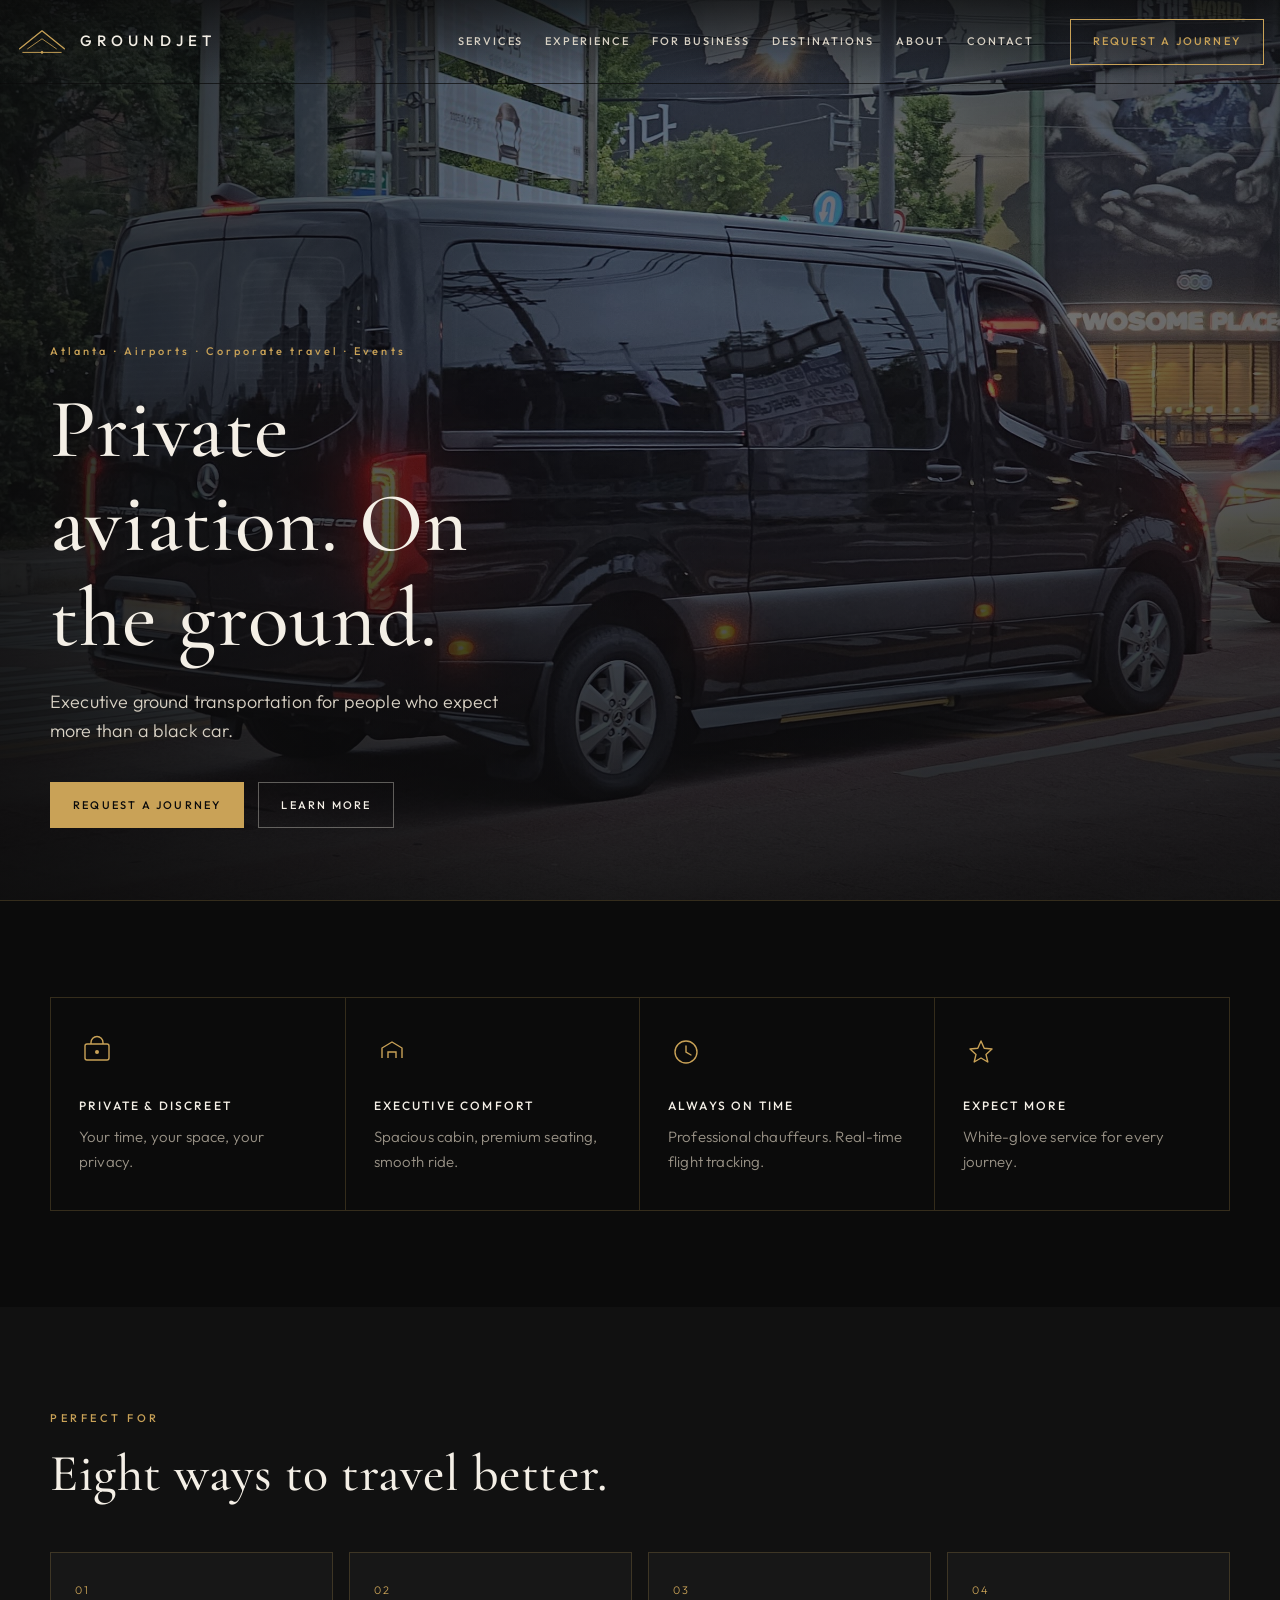
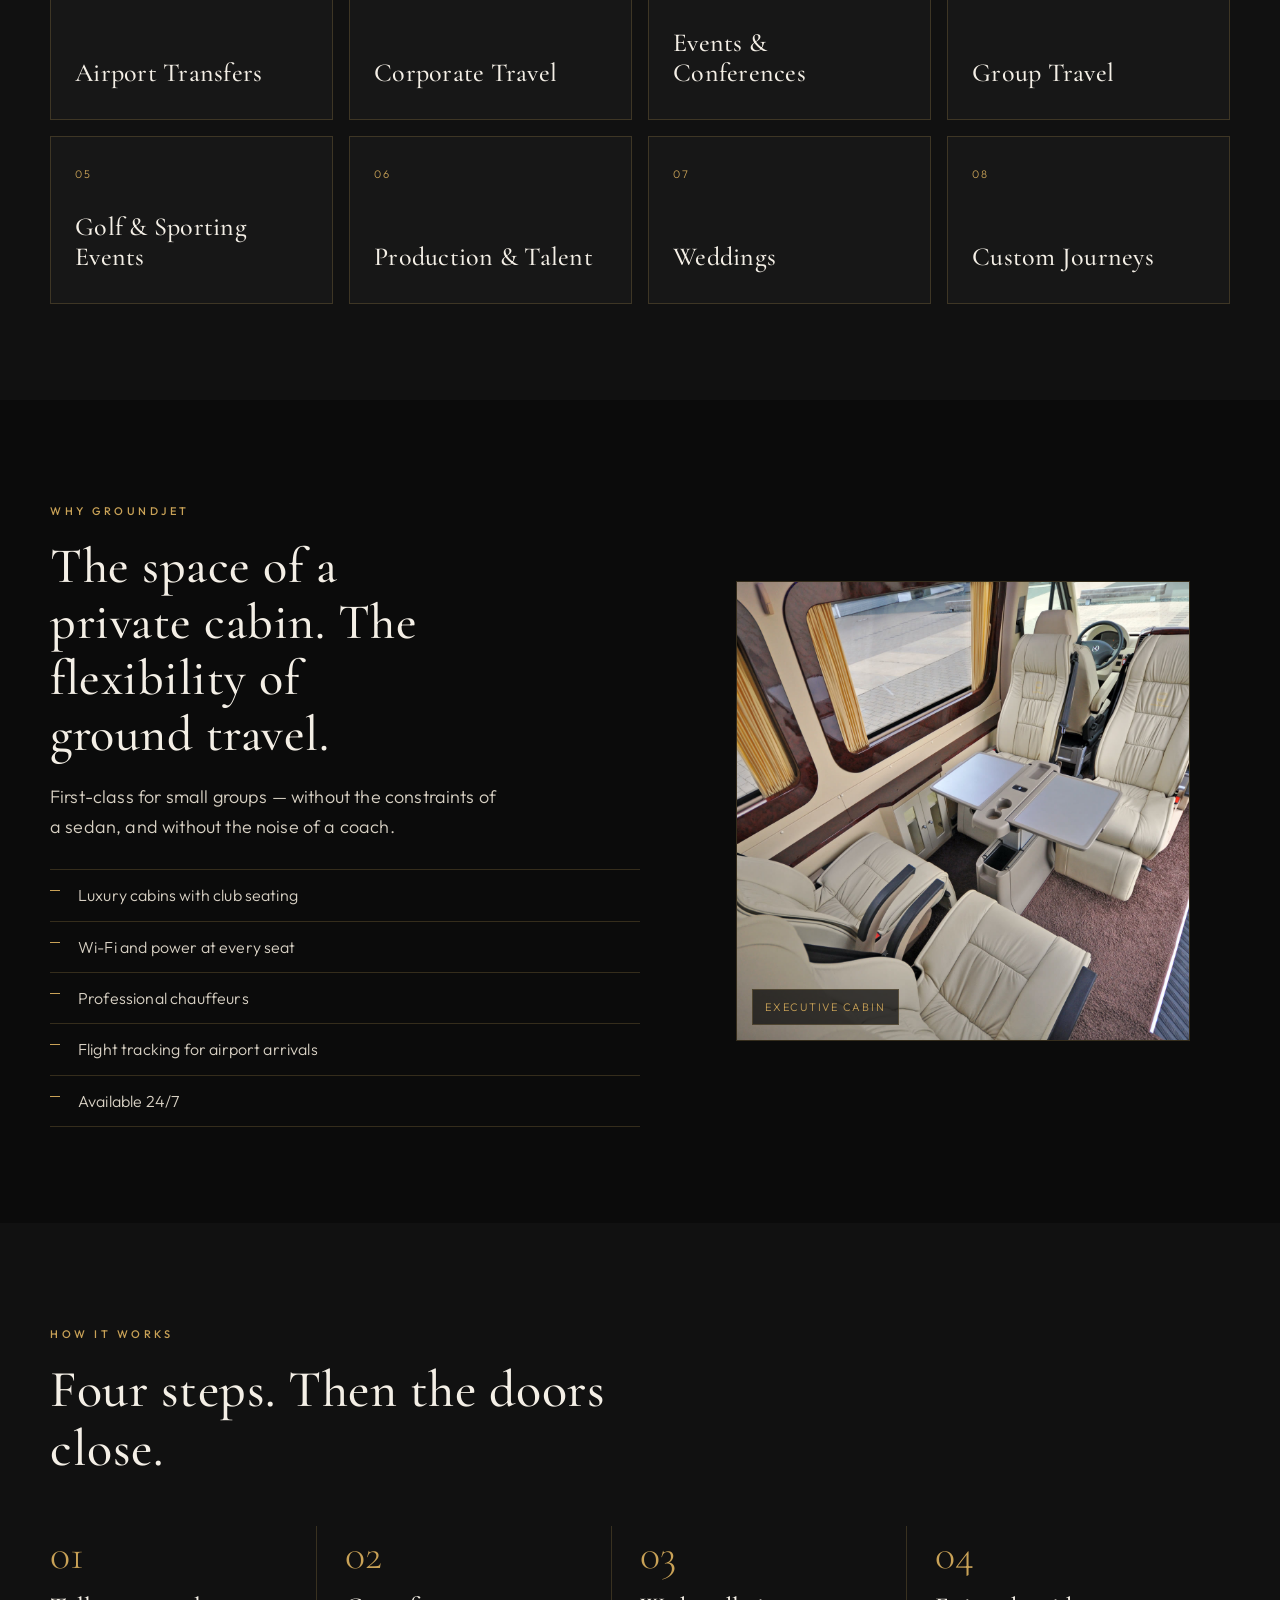
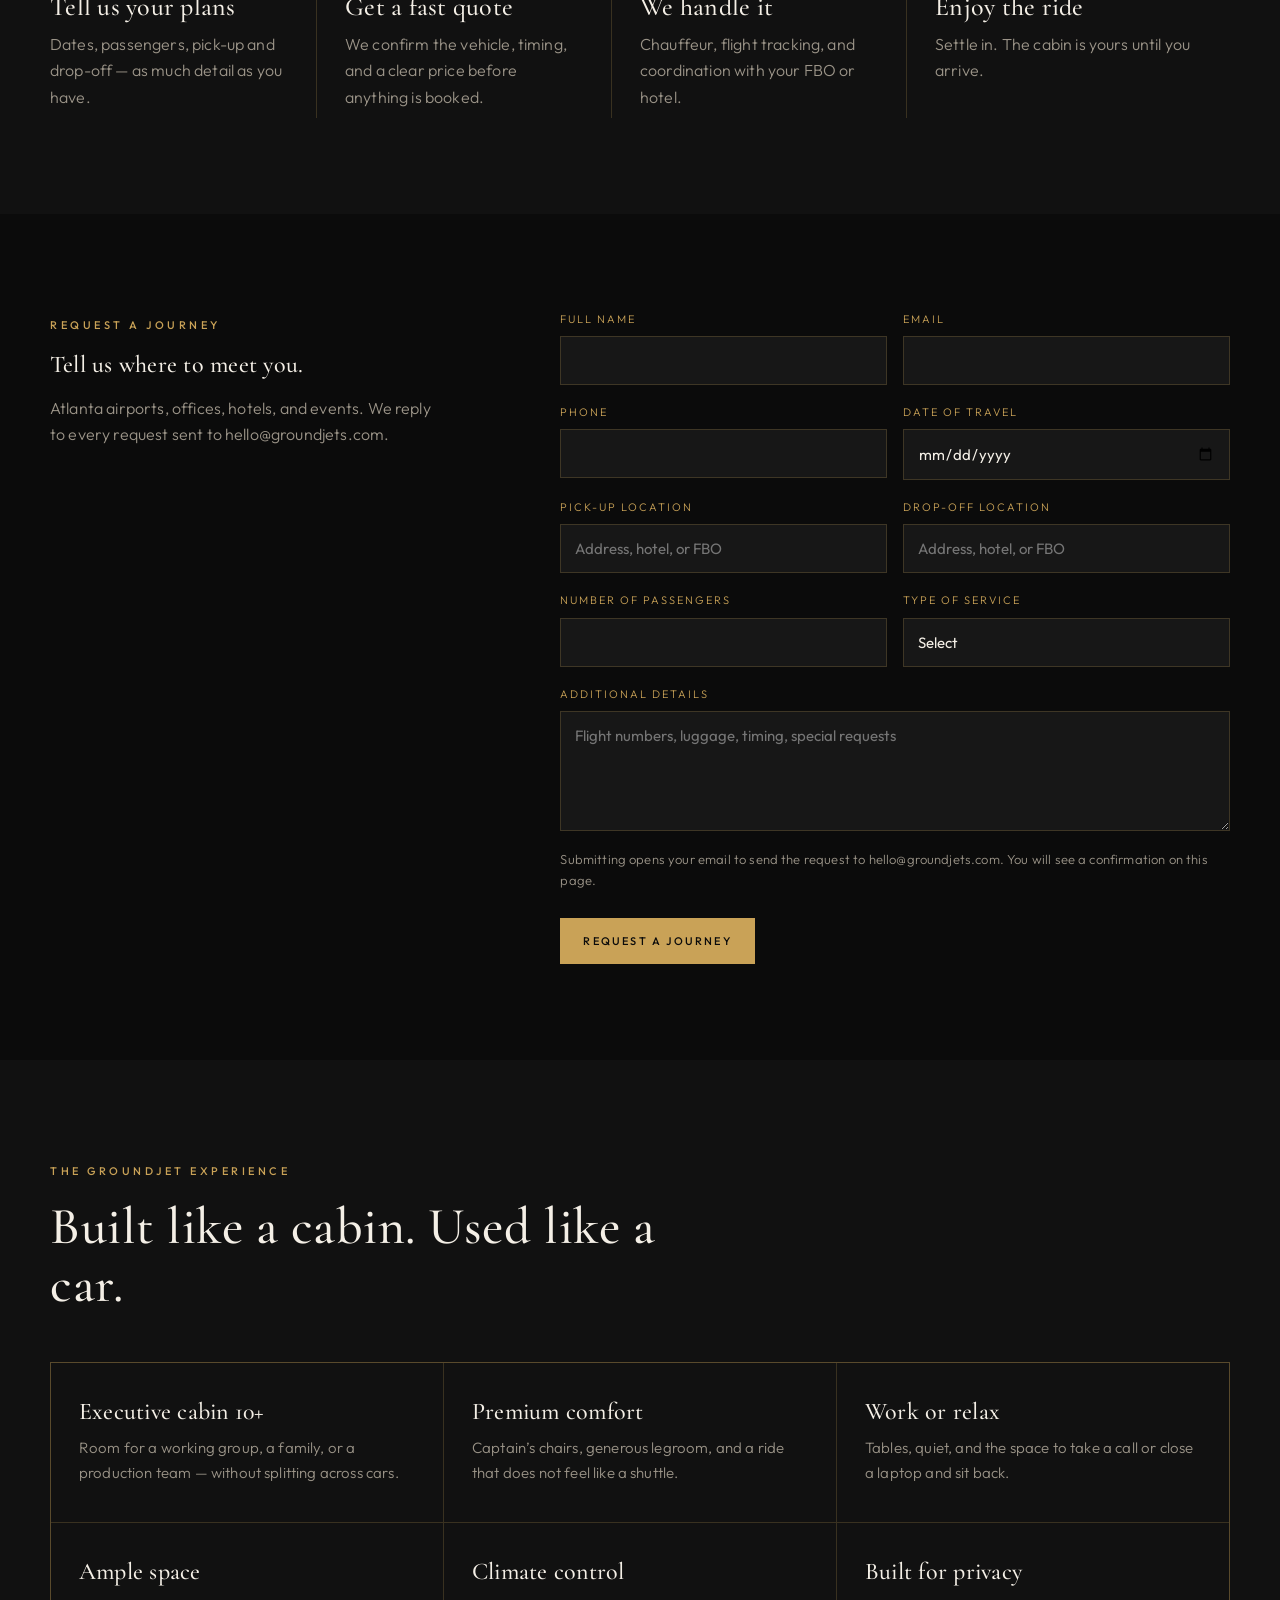
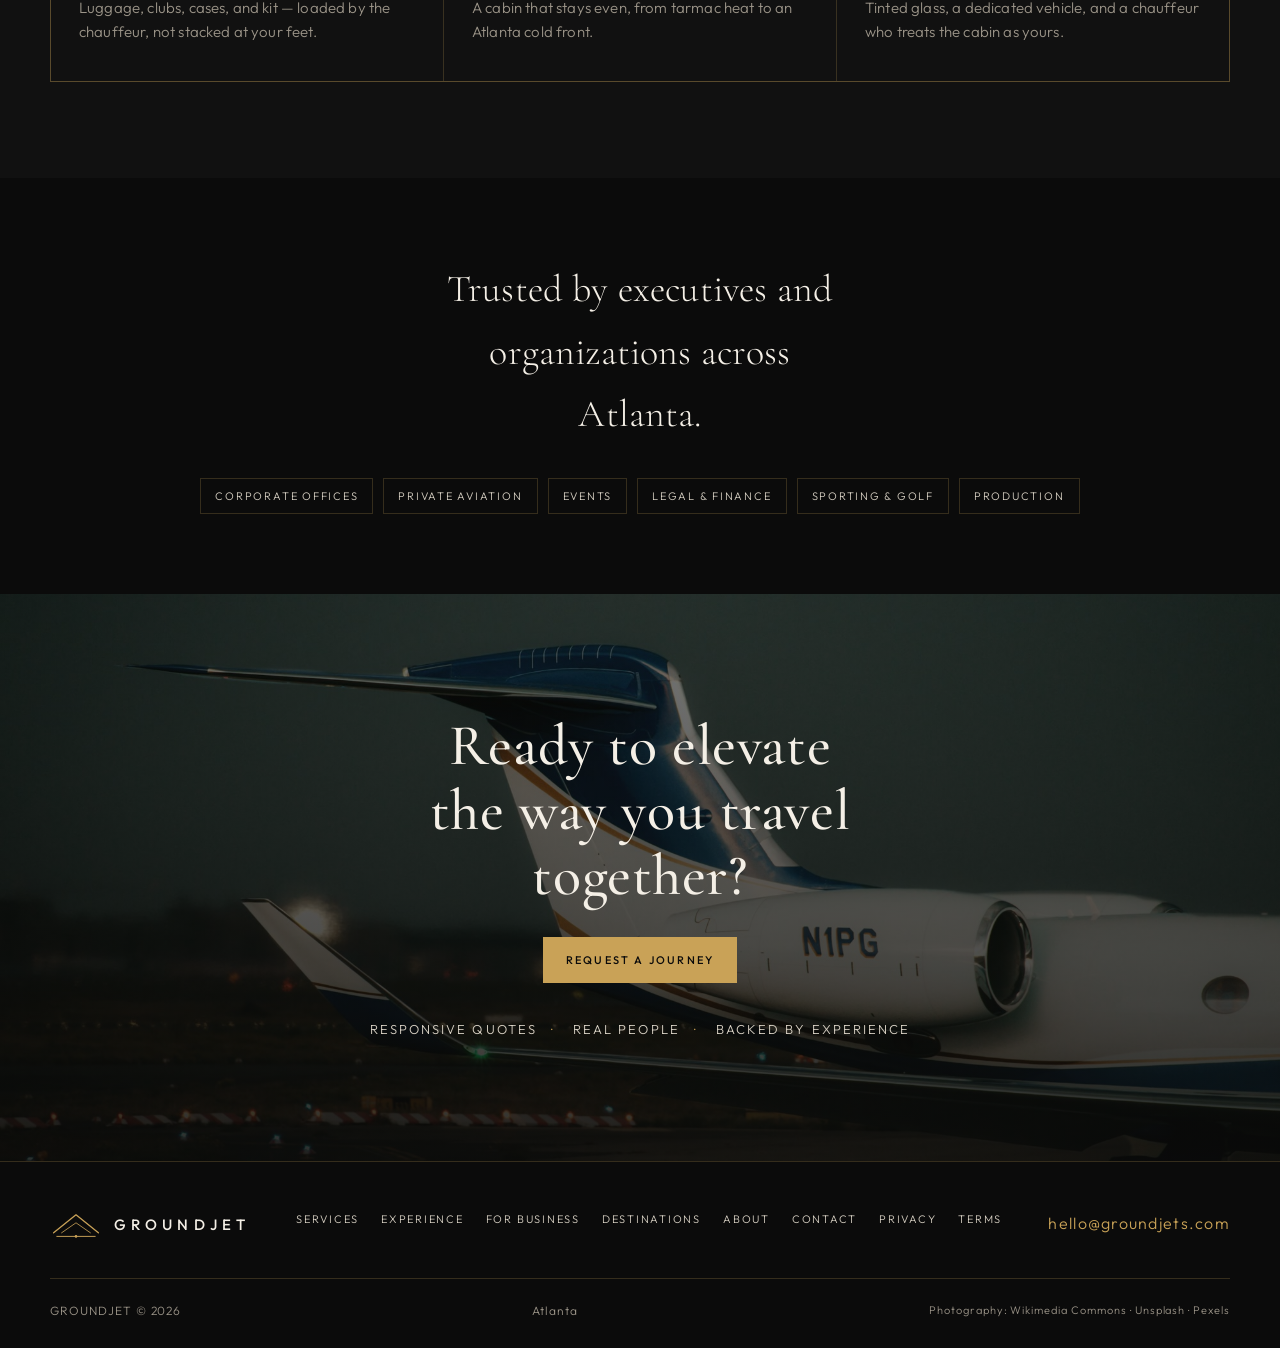
==== docs/index.html @ f2cb61d8 "Add GROUNDJET marketing website. Static luxury site in docs/ for GitHub Pages. Journey requests mail" ====
<!DOCTYPE html>
<html lang="en">
<head>
  <meta charset="utf-8">
  <meta name="viewport" content="width=device-width, initial-scale=1">
  <title>GROUNDJET — Private aviation. On the ground.</title>
  <meta name="description" content="Executive ground transportation in Atlanta. Airport transfers, corporate travel, and events — Sprinter-class cabins for people who expect more than a black car.">
  <link rel="icon" href="images/mark.svg" type="image/svg+xml">
  <link rel="preconnect" href="https://fonts.googleapis.com">
  <link rel="preconnect" href="https://fonts.gstatic.com" crossorigin>
  <link href="https://fonts.googleapis.com/css2?family=Cormorant+Garamond:ital,wght@0,400;0,500;0,600;1,400&family=Outfit:wght@300;400;500;600&display=swap" rel="stylesheet">
  <link rel="stylesheet" href="css/styles.css">
</head>
<body>
  <header class="site-header">
    <div class="header-inner">
      <a class="brand" href="index.html" aria-label="GROUNDJET home">
        <svg viewBox="0 0 64 40" fill="none" aria-hidden="true"><path d="M4 28.5 L32 6 L60 28.5" stroke="currentColor" stroke-width="1.6" stroke-linecap="round" stroke-linejoin="round"/><path d="M14 28.5 L32 16 L50 28.5" stroke="currentColor" stroke-width="1.2" stroke-linecap="round" stroke-linejoin="round" opacity="0.85"/><path d="M8 33 H56" stroke="currentColor" stroke-width="1.2" stroke-linecap="round"/><circle cx="32" cy="33" r="1.6" fill="currentColor"/></svg>
        <span class="brand-name">GROUNDJET</span>
      </a>
      <nav class="nav" aria-label="Primary">
        <a href="services.html">Services</a>
        <a href="experience.html">Experience</a>
        <a href="for-business.html">For Business</a>
        <a href="destinations.html">Destinations</a>
        <a href="about.html">About</a>
        <a href="contact.html">Contact</a>
      </nav>
      <a class="btn btn-outline header-cta" href="#request">Request a journey</a>
      <button class="menu-toggle" type="button" aria-label="Open menu" aria-expanded="false"><span></span><span></span><span></span></button>
    </div>
  </header>
  <div class="mobile-panel" hidden>
    <a href="services.html">Services</a>
    <a href="experience.html">Experience</a>
    <a href="for-business.html">For Business</a>
    <a href="destinations.html">Destinations</a>
    <a href="about.html">About</a>
    <a href="contact.html">Contact</a>
    <a class="btn btn-gold" href="#request" style="margin-top:20px">Request a journey</a>
  </div>

  <section class="hero">
    <div class="hero-media">
      <img src="images/hero.jpg" alt="Black Mercedes-Benz Sprinter executive van at dusk">
    </div>
    <div class="hero-content">
      <p class="hero-kicker">Atlanta · Airports · Corporate travel · Events</p>
      <h1>Private aviation. On the ground.</h1>
      <p class="lede">Executive ground transportation for people who expect more than a black car.</p>
      <div class="hero-actions">
        <a class="btn btn-gold" href="#request">Request a journey</a>
        <a class="btn btn-ghost" href="#why">Learn more</a>
      </div>
    </div>
  </section>

  <section class="props" id="props">
    <div class="wrap">
      <div class="prop-grid">
        <article class="prop">
          <svg class="prop-icon" viewBox="0 0 36 36" fill="none" aria-hidden="true"><rect x="6" y="10" width="24" height="16" rx="2" stroke="currentColor" stroke-width="1.4"/><path d="M12 10 V8.5 A6 6 0 0 1 24 8.5 V10" stroke="currentColor" stroke-width="1.4"/><circle cx="18" cy="18" r="2" fill="currentColor"/></svg>
          <h3>Private &amp; discreet</h3>
          <p>Your time, your space, your privacy.</p>
        </article>
        <article class="prop">
          <svg class="prop-icon" viewBox="0 0 36 36" fill="none" aria-hidden="true"><path d="M8 24 V14 L18 8 L28 14 V24" stroke="currentColor" stroke-width="1.4" stroke-linejoin="round"/><path d="M14 24 V18 H22 V24" stroke="currentColor" stroke-width="1.4"/></svg>
          <h3>Executive comfort</h3>
          <p>Spacious cabin, premium seating, smooth ride.</p>
        </article>
        <article class="prop">
          <svg class="prop-icon" viewBox="0 0 36 36" fill="none" aria-hidden="true"><circle cx="18" cy="18" r="11" stroke="currentColor" stroke-width="1.4"/><path d="M18 12 V18 L23 21" stroke="currentColor" stroke-width="1.4" stroke-linecap="round"/></svg>
          <h3>Always on time</h3>
          <p>Professional chauffeurs. Real-time flight tracking.</p>
        </article>
        <article class="prop">
          <svg class="prop-icon" viewBox="0 0 36 36" fill="none" aria-hidden="true"><path d="M18 7 L21.2 14.2 L29 15 L23 20.4 L24.8 28 L18 24 L11.2 28 L13 20.4 L7 15 L14.8 14.2 Z" stroke="currentColor" stroke-width="1.4" stroke-linejoin="round"/></svg>
          <h3>Expect more</h3>
          <p>White-glove service for every journey.</p>
        </article>
      </div>
    </div>
  </section>

  <section class="perfect" id="perfect">
    <div class="wrap">
      <div class="section-head">
        <span class="eyebrow">Perfect for</span>
        <h2>Eight ways to travel better.</h2>
      </div>
      <div class="card-grid">
        <article class="card"><span class="card-num">01</span><h3>Airport Transfers</h3></article>
        <article class="card"><span class="card-num">02</span><h3>Corporate Travel</h3></article>
        <article class="card"><span class="card-num">03</span><h3>Events &amp; Conferences</h3></article>
        <article class="card"><span class="card-num">04</span><h3>Group Travel</h3></article>
        <article class="card"><span class="card-num">05</span><h3>Golf &amp; Sporting Events</h3></article>
        <article class="card"><span class="card-num">06</span><h3>Production &amp; Talent</h3></article>
        <article class="card"><span class="card-num">07</span><h3>Weddings</h3></article>
        <article class="card"><span class="card-num">08</span><h3>Custom Journeys</h3></article>
      </div>
    </div>
  </section>

  <section class="why" id="why">
    <div class="wrap">
      <div class="why-grid">
        <div class="why-copy">
          <span class="eyebrow">Why GROUNDJET</span>
          <h2>The space of a private cabin. The flexibility of ground travel.</h2>
          <p class="intro">First-class for small groups — without the constraints of a sedan, and without the noise of a coach.</p>
          <ul class="bullets">
            <li>Luxury cabins with club seating</li>
            <li>Wi-Fi and power at every seat</li>
            <li>Professional chauffeurs</li>
            <li>Flight tracking for airport arrivals</li>
            <li>Available 24/7</li>
          </ul>
        </div>
        <figure class="why-photo">
          <img src="images/interior.jpg" alt="Executive Sprinter cabin with cream leather captain’s chairs and gold curtains">
          <figcaption>Executive cabin</figcaption>
        </figure>
      </div>
    </div>
  </section>

  <section class="how" id="how">
    <div class="wrap">
      <div class="section-head">
        <span class="eyebrow">How it works</span>
        <h2>Four steps. Then the doors close.</h2>
      </div>
      <div class="steps">
        <article class="step"><div class="step-num">01</div><h3>Tell us your plans</h3><p>Dates, passengers, pick-up and drop-off — as much detail as you have.</p></article>
        <article class="step"><div class="step-num">02</div><h3>Get a fast quote</h3><p>We confirm the vehicle, timing, and a clear price before anything is booked.</p></article>
        <article class="step"><div class="step-num">03</div><h3>We handle it</h3><p>Chauffeur, flight tracking, and coordination with your FBO or hotel.</p></article>
        <article class="step"><div class="step-num">04</div><h3>Enjoy the ride</h3><p>Settle in. The cabin is yours until you arrive.</p></article>
      </div>
    </div>
  </section>

  <section class="request" id="request">
    <div class="wrap">
      <div class="request-grid">
        <div>
          <span class="eyebrow">Request a journey</span>
          <h2>Tell us where to meet you.</h2>
          <p style="margin-top:16px;color:var(--muted);max-width:36ch;">Atlanta airports, offices, hotels, and events. We reply to every request sent to hello@groundjets.com.</p>
        </div>
        <div>
          <form class="form" name="journey" data-groundjet-form method="post" action="mailto:hello@groundjets.com">
            <p class="field" style="display:none"><label>Leave blank <input name="bot-field" tabindex="-1" autocomplete="off"></label></p>
            <div class="field"><label for="name">Full name</label><input id="name" name="Full Name" type="text" required autocomplete="name"></div>
            <div class="field"><label for="email">Email</label><input id="email" name="Email" type="email" required autocomplete="email"></div>
            <div class="field"><label for="phone">Phone</label><input id="phone" name="Phone" type="tel" required autocomplete="tel"></div>
            <div class="field"><label for="date">Date of travel</label><input id="date" name="Date of Travel" type="date" required></div>
            <div class="field"><label for="pickup">Pick-up location</label><input id="pickup" name="Pick-up Location" type="text" required placeholder="Address, hotel, or FBO"></div>
            <div class="field"><label for="dropoff">Drop-off location</label><input id="dropoff" name="Drop-off Location" type="text" required placeholder="Address, hotel, or FBO"></div>
            <div class="field"><label for="passengers">Number of passengers</label><input id="passengers" name="Number of Passengers" type="number" min="1" max="14" required></div>
            <div class="field">
              <label for="service">Type of service</label>
              <select id="service" name="Type of Service" required>
                <option value="" selected disabled>Select</option>
                <option>Airport Transfer</option>
                <option>Corporate Travel</option>
                <option>Events &amp; Conferences</option>
                <option>Group Travel</option>
                <option>Golf &amp; Sporting Events</option>
                <option>Production &amp; Talent</option>
                <option>Wedding</option>
                <option>Custom Journey</option>
              </select>
            </div>
            <div class="field full"><label for="details">Additional details</label><textarea id="details" name="Additional Details" placeholder="Flight numbers, luggage, timing, special requests"></textarea></div>
            <p class="form-note">Submitting opens your email to send the request to hello@groundjets.com. You will see a confirmation on this page.</p>
            <button class="btn btn-gold" type="submit">Request a journey</button>
          </form>
          <div class="form-success" role="status">
            <h3>Request received.</h3>
            <p>Thank you. If your email client opened, send the message to complete the request. You can also write us directly at <a href="mailto:hello@groundjets.com" style="color:var(--gold)">hello@groundjets.com</a>.</p>
          </div>
        </div>
      </div>
    </div>
  </section>

  <section class="experience" id="experience">
    <div class="wrap">
      <div class="section-head">
        <span class="eyebrow">The GROUNDJET experience</span>
        <h2>Built like a cabin. Used like a car.</h2>
      </div>
      <div class="exp-grid">
        <article class="exp-item"><h3>Executive cabin 10+</h3><p>Room for a working group, a family, or a production team — without splitting across cars.</p></article>
        <article class="exp-item"><h3>Premium comfort</h3><p>Captain’s chairs, generous legroom, and a ride that does not feel like a shuttle.</p></article>
        <article class="exp-item"><h3>Work or relax</h3><p>Tables, quiet, and the space to take a call or close a laptop and sit back.</p></article>
        <article class="exp-item"><h3>Ample space</h3><p>Luggage, clubs, cases, and kit — loaded by the chauffeur, not stacked at your feet.</p></article>
        <article class="exp-item"><h3>Climate control</h3><p>A cabin that stays even, from tarmac heat to an Atlanta cold front.</p></article>
        <article class="exp-item"><h3>Built for privacy</h3><p>Tinted glass, a dedicated vehicle, and a chauffeur who treats the cabin as yours.</p></article>
      </div>
    </div>
  </section>

  <section class="trust">
    <div class="wrap">
      <p>Trusted by executives and organizations across Atlanta.</p>
      <div class="chips">
        <span class="chip">Corporate offices</span>
        <span class="chip">Private aviation</span>
        <span class="chip">Events</span>
        <span class="chip">Legal &amp; finance</span>
        <span class="chip">Sporting &amp; golf</span>
        <span class="chip">Production</span>
      </div>
    </div>
  </section>

  <section class="cta">
    <div class="cta-media">
      <img src="images/jet-dusk.jpg" alt="Private jet on the tarmac at dusk">
    </div>
    <div class="cta-inner wrap">
      <h2>Ready to elevate the way you travel together?</h2>
      <a class="btn btn-gold" href="#request">Request a journey</a>
      <div class="cta-points">
        <span>Responsive quotes</span>
        <span>Real people</span>
        <span>Backed by experience</span>
      </div>
    </div>
  </section>

  <footer class="site-footer">
    <div class="wrap">
      <div class="footer-top">
        <a class="brand" href="index.html">
          <svg viewBox="0 0 64 40" fill="none" aria-hidden="true"><path d="M4 28.5 L32 6 L60 28.5" stroke="currentColor" stroke-width="1.6" stroke-linecap="round" stroke-linejoin="round"/><path d="M14 28.5 L32 16 L50 28.5" stroke="currentColor" stroke-width="1.2" stroke-linecap="round" stroke-linejoin="round" opacity="0.85"/><path d="M8 33 H56" stroke="currentColor" stroke-width="1.2" stroke-linecap="round"/><circle cx="32" cy="33" r="1.6" fill="currentColor"/></svg>
          <span class="brand-name">GROUNDJET</span>
        </a>
        <nav class="footer-nav" aria-label="Footer">
          <a href="services.html">Services</a>
          <a href="experience.html">Experience</a>
          <a href="for-business.html">For Business</a>
          <a href="destinations.html">Destinations</a>
          <a href="about.html">About</a>
          <a href="contact.html">Contact</a>
          <a href="privacy.html">Privacy</a>
          <a href="terms.html">Terms</a>
        </nav>
        <a class="footer-mail" href="mailto:hello@groundjets.com">hello@groundjets.com</a>
      </div>
      <div class="footer-bottom">
        <span>GROUNDJET © 2026</span>
        <span>Atlanta</span>
        <span class="credits">Photography: Wikimedia Commons · Unsplash · Pexels</span>
      </div>
    </div>
  </footer>
  <script>
    document.querySelector(".mobile-panel").removeAttribute("hidden");
  </script>
  <script src="js/main.js"></script>
</body>
</html>
---- docs/css/styles.css ----
:root {
  --bg: #0b0b0b;
  --bg-2: #111111;
  --bg-3: #171717;
  --ink: #0b0b0b;
  --cream: #f4efe6;
  --cream-dim: #d8d1c4;
  --muted: #9b9488;
  --gold: #c9a257;
  --gold-2: #e4c57a;
  --gold-3: #8d7036;
  --line: rgba(201, 162, 87, 0.22);
  --line-strong: rgba(201, 162, 87, 0.45);
  --shadow: 0 24px 60px rgba(0, 0, 0, 0.45);
  --serif: "Cormorant Garamond", "Iowan Old Style", Georgia, serif;
  --sans: "Outfit", "Avenir Next", "Segoe UI", sans-serif;
  --max: 1180px;
  --header: 84px;
}

*, *::before, *::after { box-sizing: border-box; }
html { scroll-behavior: smooth; }
html, body { margin: 0; padding: 0; }
body {
  background: var(--bg);
  color: var(--cream);
  font-family: var(--sans);
  font-weight: 300;
  font-size: 16px;
  line-height: 1.65;
  letter-spacing: 0.01em;
  -webkit-font-smoothing: antialiased;
}
img { max-width: 100%; display: block; }
a { color: inherit; text-decoration: none; }
button, input, select, textarea { font-family: inherit; }
h1, h2, h3, h4 { font-family: var(--serif); font-weight: 500; letter-spacing: 0.01em; line-height: 1.12; margin: 0; }
p { margin: 0; }

.eyebrow {
  display: inline-block;
  color: var(--gold);
  font-size: 11px;
  font-weight: 500;
  letter-spacing: 0.32em;
  text-transform: uppercase;
  margin-bottom: 18px;
}
.wrap { width: min(var(--max), calc(100% - 40px)); margin: 0 auto; }
.wrap-wide { width: min(1280px, calc(100% - 40px)); margin: 0 auto; }

/* Header */
.site-header {
  position: fixed;
  top: 0; left: 0; right: 0;
  z-index: 50;
  height: var(--header);
  display: flex;
  align-items: center;
  background: linear-gradient(to bottom, rgba(11,11,11,0.72), rgba(11,11,11,0));
  transition: background 0.3s ease, border-color 0.3s ease, backdrop-filter 0.3s ease;
  border-bottom: 1px solid transparent;
}
.site-header.scrolled {
  background: rgba(11, 11, 11, 0.94);
  backdrop-filter: blur(16px);
  border-bottom-color: var(--line);
}
.header-inner {
  width: min(1280px, calc(100% - 32px));
  margin: 0 auto;
  display: flex;
  align-items: center;
  gap: 28px;
}
.brand {
  display: flex;
  align-items: center;
  gap: 12px;
  flex-shrink: 0;
  color: var(--gold);
}
.brand svg { width: 52px; height: 32px; }
.brand-name {
  font-family: var(--sans);
  font-weight: 500;
  font-size: 15px;
  letter-spacing: 0.34em;
  color: var(--cream);
}
.nav {
  display: flex;
  align-items: center;
  gap: 22px;
  margin-left: auto;
}
.nav a {
  font-size: 11px;
  font-weight: 500;
  letter-spacing: 0.18em;
  color: var(--cream-dim);
  text-transform: uppercase;
  padding: 8px 0;
  border-bottom: 1px solid transparent;
}
.nav a:hover, .nav a[aria-current="page"] {
  color: var(--cream);
  border-bottom-color: var(--gold);
}
.btn {
  display: inline-flex;
  align-items: center;
  justify-content: center;
  gap: 10px;
  min-height: 46px;
  padding: 0 22px;
  font-size: 11px;
  font-weight: 500;
  letter-spacing: 0.2em;
  text-transform: uppercase;
  cursor: pointer;
  border: 1px solid var(--gold);
  transition: background 0.2s, color 0.2s, border-color 0.2s, transform 0.2s;
}
.btn-gold { background: var(--gold); color: var(--ink); border-color: var(--gold); }
.btn-gold:hover { background: var(--gold-2); border-color: var(--gold-2); }
.btn-outline { background: transparent; color: var(--gold); }
.btn-outline:hover { background: var(--gold); color: var(--ink); }
.btn-ghost { background: transparent; color: var(--cream); border-color: rgba(244,239,230,0.35); }
.btn-ghost:hover { border-color: var(--cream); }
.header-cta { margin-left: 8px; flex-shrink: 0; }
.menu-toggle {
  display: none;
  margin-left: auto;
  width: 44px; height: 44px;
  border: 1px solid var(--line);
  background: transparent;
  color: var(--cream);
  cursor: pointer;
  padding: 0;
}
.menu-toggle span {
  display: block;
  width: 18px; height: 1px;
  background: currentColor;
  margin: 5px auto;
}

/* Hero */
.hero {
  position: relative;
  min-height: 100svh;
  display: flex;
  align-items: flex-end;
  padding: calc(var(--header) + 40px) 0 72px;
  overflow: hidden;
}
.hero-media {
  position: absolute;
  inset: 0;
  z-index: 0;
}
.hero-media img {
  width: 100%; height: 100%;
  object-fit: cover;
  object-position: 62% 50%;
}
.hero-media::after {
  content: "";
  position: absolute;
  inset: 0;
  background:
    linear-gradient(90deg, rgba(11,11,11,0.82) 0%, rgba(11,11,11,0.38) 48%, rgba(11,11,11,0.55) 100%),
    linear-gradient(180deg, rgba(11,11,11,0.25) 0%, rgba(11,11,11,0.15) 40%, rgba(11,11,11,0.88) 100%);
}
.hero-content { position: relative; z-index: 1; width: min(var(--max), calc(100% - 40px)); margin: 0 auto; }
.hero-kicker {
  color: var(--gold);
  font-size: 11px;
  letter-spacing: 0.28em;
  font-weight: 500;
  margin-bottom: 22px;
}
.hero h1 {
  font-size: clamp(44px, 7vw, 84px);
  max-width: 12ch;
  color: var(--cream);
}
.hero .lede {
  margin-top: 22px;
  max-width: 38ch;
  font-size: 18px;
  color: var(--cream-dim);
  font-weight: 300;
}
.hero-actions { display: flex; flex-wrap: wrap; gap: 14px; margin-top: 36px; }

/* Sections */
section { padding: 96px 0; }
.section-head { max-width: 640px; margin-bottom: 48px; }
.section-head h2 { font-size: clamp(34px, 4.4vw, 52px); }
.section-head p { margin-top: 16px; color: var(--muted); font-size: 17px; }
.gold-rule {
  width: 48px; height: 1px;
  background: var(--gold);
  margin: 0 0 22px;
}

/* Props */
.props { background: var(--bg); border-top: 1px solid var(--line); }
.prop-grid {
  display: grid;
  grid-template-columns: repeat(4, 1fr);
  gap: 0;
  border: 1px solid var(--line);
}
.prop {
  padding: 36px 28px;
  border-right: 1px solid var(--line);
}
.prop:last-child { border-right: 0; }
.prop-icon { width: 36px; height: 36px; color: var(--gold); margin-bottom: 22px; }
.prop h3 {
  font-family: var(--sans);
  font-size: 12px;
  font-weight: 500;
  letter-spacing: 0.18em;
  text-transform: uppercase;
  margin-bottom: 12px;
}
.prop p { color: var(--muted); font-size: 15px; }

/* Perfect for */
.perfect { background: var(--bg-2); }
.card-grid {
  display: grid;
  grid-template-columns: repeat(4, 1fr);
  gap: 16px;
}
.card {
  background: var(--bg-3);
  border: 1px solid var(--line);
  padding: 28px 24px 32px;
  min-height: 168px;
  display: flex;
  flex-direction: column;
  justify-content: flex-end;
  transition: border-color 0.2s, transform 0.2s;
}
.card:hover { border-color: var(--line-strong); transform: translateY(-2px); }
.card-num {
  color: var(--gold);
  font-size: 11px;
  letter-spacing: 0.22em;
  margin-bottom: auto;
  padding-bottom: 24px;
}
.card h3 {
  font-size: 26px;
  font-weight: 500;
}

/* Why */
.why { background: var(--bg); }
.why-grid {
  display: grid;
  grid-template-columns: 1.05fr 0.95fr;
  gap: 56px;
  align-items: center;
}
.why-copy h2 { font-size: clamp(34px, 4.4vw, 50px); max-width: 16ch; }
.why-copy .intro { margin: 20px 0 28px; color: var(--cream-dim); font-size: 18px; max-width: 38ch; }
.bullets { list-style: none; padding: 0; margin: 0; }
.bullets li {
  position: relative;
  padding: 12px 0 12px 28px;
  border-top: 1px solid var(--line);
  color: var(--cream-dim);
}
.bullets li:last-child { border-bottom: 1px solid var(--line); }
.bullets li::before {
  content: "";
  position: absolute;
  left: 0; top: 20px;
  width: 10px; height: 1px;
  background: var(--gold);
}
.why-photo {
  position: relative;
  min-height: 460px;
}
.why-photo img {
  width: 100%; height: 100%;
  object-fit: cover;
  min-height: 460px;
  border: 1px solid var(--line);
}
.why-photo figcaption {
  position: absolute;
  left: 16px; bottom: 16px;
  background: rgba(11,11,11,0.72);
  border: 1px solid var(--line);
  padding: 8px 12px;
  font-size: 11px;
  letter-spacing: 0.16em;
  text-transform: uppercase;
  color: var(--gold);
}

/* How */
.how { background: var(--bg-2); }
.steps {
  display: grid;
  grid-template-columns: repeat(4, 1fr);
  gap: 0;
  counter-reset: step;
}
.step {
  padding: 8px 28px 8px 0;
  border-right: 1px solid var(--line);
  padding-right: 28px;
  margin-right: 28px;
}
.step:last-child { border-right: 0; margin-right: 0; }
.step-num {
  font-family: var(--serif);
  font-size: 42px;
  color: var(--gold);
  line-height: 1;
  margin-bottom: 16px;
}
.step h3 { font-size: 26px; margin-bottom: 10px; }
.step p { color: var(--muted); }

/* Form */
.request { background: var(--bg); }
.request-grid {
  display: grid;
  grid-template-columns: 0.8fr 1.2fr;
  gap: 64px;
}
.form {
  display: grid;
  grid-template-columns: 1fr 1fr;
  gap: 18px 16px;
}
.field { display: flex; flex-direction: column; gap: 8px; }
.field.full { grid-column: 1 / -1; }
.field label {
  font-size: 11px;
  letter-spacing: 0.18em;
  text-transform: uppercase;
  color: var(--gold);
}
.field input, .field select, .field textarea {
  background: var(--bg-3);
  border: 1px solid var(--line);
  color: var(--cream);
  padding: 14px 14px;
  font-size: 15px;
  outline: none;
  width: 100%;
  appearance: none;
  border-radius: 0;
}
.field textarea { min-height: 120px; resize: vertical; }
.field input:focus, .field select:focus, .field textarea:focus {
  border-color: var(--gold);
}
.form .btn { justify-self: start; margin-top: 8px; }
.form-success {
  display: none;
  border: 1px solid var(--line-strong);
  padding: 40px 32px;
  background: var(--bg-3);
}
.form-success.is-visible { display: block; }
.form.is-hidden { display: none; }
.form-success h3 { font-size: 34px; margin-bottom: 12px; }
.form-success p { color: var(--muted); }
.form-note { grid-column: 1 / -1; color: var(--muted); font-size: 13px; }

/* Experience band */
.experience { background: var(--bg-2); }
.exp-grid {
  display: grid;
  grid-template-columns: repeat(3, 1fr);
  gap: 1px;
  background: var(--line);
  border: 1px solid var(--line);
}
.exp-item {
  background: var(--bg-2);
  padding: 36px 28px;
}
.exp-item h3 { font-size: 24px; margin-bottom: 10px; }
.exp-item p { color: var(--muted); font-size: 15px; }

/* Trust */
.trust { background: var(--bg); text-align: center; padding: 80px 0; }
.trust p {
  font-family: var(--serif);
  font-size: clamp(26px, 3.4vw, 38px);
  max-width: 22ch;
  margin: 0 auto 32px;
}
.chips { display: flex; flex-wrap: wrap; justify-content: center; gap: 10px; }
.chip {
  border: 1px solid var(--line);
  padding: 8px 14px;
  font-size: 11px;
  letter-spacing: 0.16em;
  text-transform: uppercase;
  color: var(--cream-dim);
}

/* CTA */
.cta {
  position: relative;
  padding: 120px 0;
  overflow: hidden;
}
.cta-media { position: absolute; inset: 0; }
.cta-media img { width: 100%; height: 100%; object-fit: cover; object-position: center 40%; }
.cta-media::after {
  content: "";
  position: absolute; inset: 0;
  background: linear-gradient(180deg, rgba(11,11,11,0.55), rgba(11,11,11,0.82));
}
.cta-inner { position: relative; z-index: 1; text-align: center; }
.cta h2 { font-size: clamp(34px, 5vw, 58px); max-width: 16ch; margin: 0 auto 28px; }
.cta-points {
  display: flex;
  justify-content: center;
  gap: 36px;
  margin-top: 36px;
  color: var(--cream-dim);
  font-size: 13px;
  letter-spacing: 0.16em;
  text-transform: uppercase;
}
.cta-points span { position: relative; }
.cta-points span + span::before {
  content: "·";
  position: absolute;
  left: -22px;
  color: var(--gold);
}

/* Footer */
.site-footer {
  border-top: 1px solid var(--line);
  padding: 48px 0 28px;
  background: var(--bg);
}
.footer-top {
  display: flex;
  justify-content: space-between;
  gap: 40px;
  align-items: flex-start;
  padding-bottom: 36px;
}
.footer-nav { display: flex; flex-wrap: wrap; gap: 8px 22px; }
.footer-nav a {
  font-size: 11px;
  letter-spacing: 0.16em;
  text-transform: uppercase;
  color: var(--cream-dim);
}
.footer-nav a:hover { color: var(--gold); }
.footer-mail { color: var(--gold); letter-spacing: 0.08em; }
.footer-bottom {
  display: flex;
  justify-content: space-between;
  gap: 16px;
  flex-wrap: wrap;
  border-top: 1px solid var(--line);
  padding-top: 22px;
  color: var(--muted);
  font-size: 12px;
  letter-spacing: 0.08em;
}
.credits { color: var(--muted); font-size: 11px; }

/* Page hero */
.page-hero {
  padding: calc(var(--header) + 72px) 0 64px;
  border-bottom: 1px solid var(--line);
  background:
    linear-gradient(180deg, rgba(11,11,11,0.2), var(--bg)),
    var(--bg-2);
}
.page-hero h1 { font-size: clamp(40px, 6vw, 72px); max-width: 14ch; }
.page-hero .lede { margin-top: 18px; max-width: 46ch; color: var(--cream-dim); font-size: 18px; }

.split {
  display: grid;
  grid-template-columns: 1fr 1fr;
  gap: 56px;
  align-items: center;
}
.split img { width: 100%; height: 100%; object-fit: cover; min-height: 380px; border: 1px solid var(--line); }
.prose h2 { font-size: 36px; margin: 0 0 16px; }
.prose p + p { margin-top: 14px; }
.prose p { color: var(--cream-dim); }
.prose ul { margin: 18px 0 0; padding: 0; list-style: none; }
.prose li {
  padding: 10px 0 10px 22px;
  border-top: 1px solid var(--line);
  position: relative;
  color: var(--cream-dim);
}
.prose li::before {
  content: "";
  width: 8px; height: 1px;
  background: var(--gold);
  position: absolute;
  left: 0; top: 20px;
}

.airport-list { display: grid; grid-template-columns: 1fr 1fr; gap: 16px; }
.airport {
  border: 1px solid var(--line);
  padding: 24px;
  background: var(--bg-3);
}
.airport h3 { font-size: 22px; margin-bottom: 6px; }
.airport .code { color: var(--gold); font-size: 12px; letter-spacing: 0.2em; margin-bottom: 10px; }
.airport p { color: var(--muted); font-size: 14px; }

.legal { max-width: 760px; }
.legal h2 { font-size: 28px; margin: 36px 0 12px; }
.legal p { color: var(--muted); margin-bottom: 12px; }

.mobile-panel {
  display: none;
  position: fixed;
  inset: var(--header) 0 0 0;
  background: rgba(11,11,11,0.97);
  z-index: 40;
  padding: 28px 24px;
  flex-direction: column;
  gap: 8px;
}
.mobile-panel.open { display: flex; }
.mobile-panel a {
  font-size: 14px;
  letter-spacing: 0.2em;
  text-transform: uppercase;
  padding: 14px 0;
  border-bottom: 1px solid var(--line);
}

@media (max-width: 1024px) {
  .nav { display: none; }
  .header-cta { display: none; }
  .menu-toggle { display: block; }
  .prop-grid { grid-template-columns: 1fr 1fr; }
  .prop:nth-child(2) { border-right: 0; }
  .prop:nth-child(1), .prop:nth-child(2) { border-bottom: 1px solid var(--line); }
  .card-grid { grid-template-columns: 1fr 1fr; }
  .why-grid, .request-grid, .split { grid-template-columns: 1fr; }
  .steps { grid-template-columns: 1fr 1fr; gap: 32px 24px; }
  .step { border-right: 0; margin-right: 0; padding-right: 0; border-bottom: 1px solid var(--line); padding-bottom: 24px; }
  .exp-grid { grid-template-columns: 1fr 1fr; }
  .airport-list { grid-template-columns: 1fr; }
}

@media (max-width: 640px) {
  :root { --header: 72px; }
  .brand-name { letter-spacing: 0.22em; font-size: 13px; }
  .hero { align-items: flex-end; padding-bottom: 48px; }
  .hero h1 { font-size: 42px; }
  section { padding: 72px 0; }
  .prop-grid, .card-grid, .steps, .exp-grid, .form { grid-template-columns: 1fr; }
  .prop { border-right: 0; border-bottom: 1px solid var(--line); }
  .prop:last-child { border-bottom: 0; }
  .cta-points { flex-direction: column; gap: 10px; }
  .cta-points span + span::before { display: none; }
  .footer-top { flex-direction: column; }
  .why-photo, .why-photo img, .split img { min-height: 280px; }
}
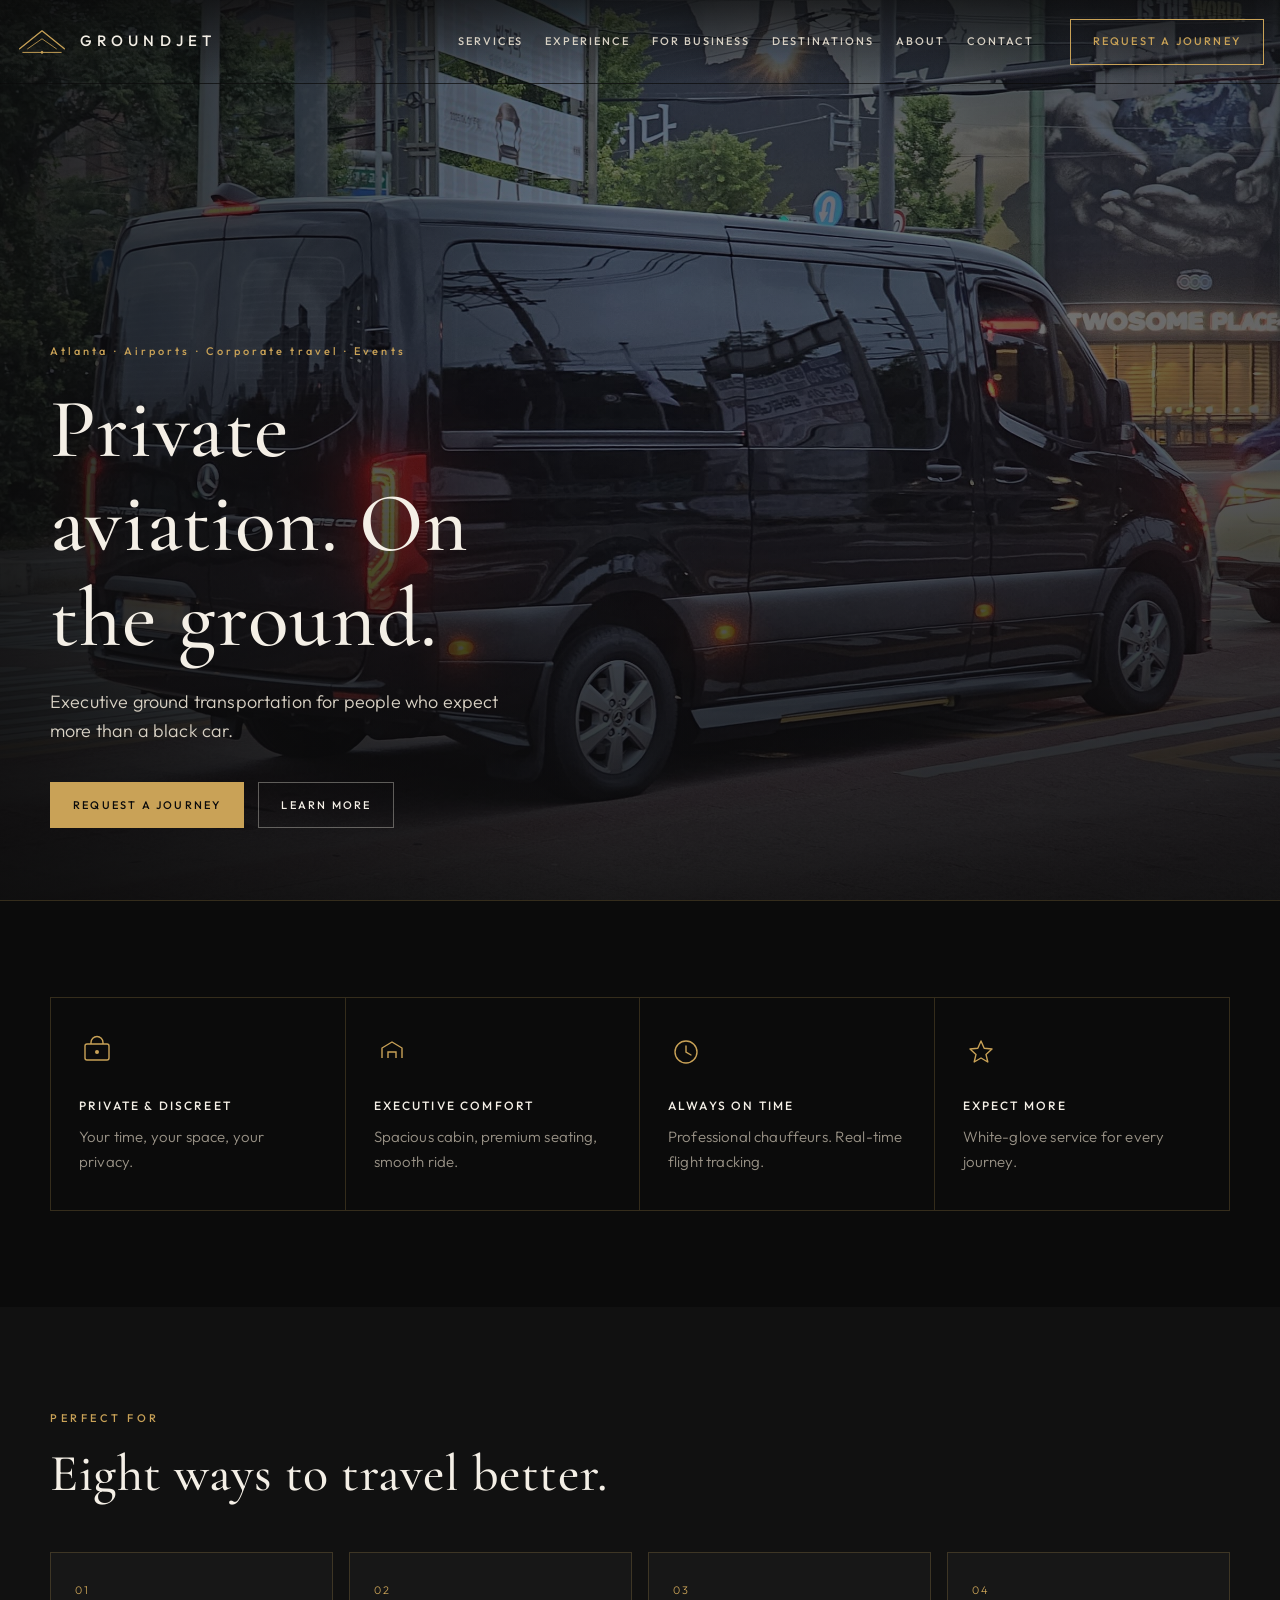
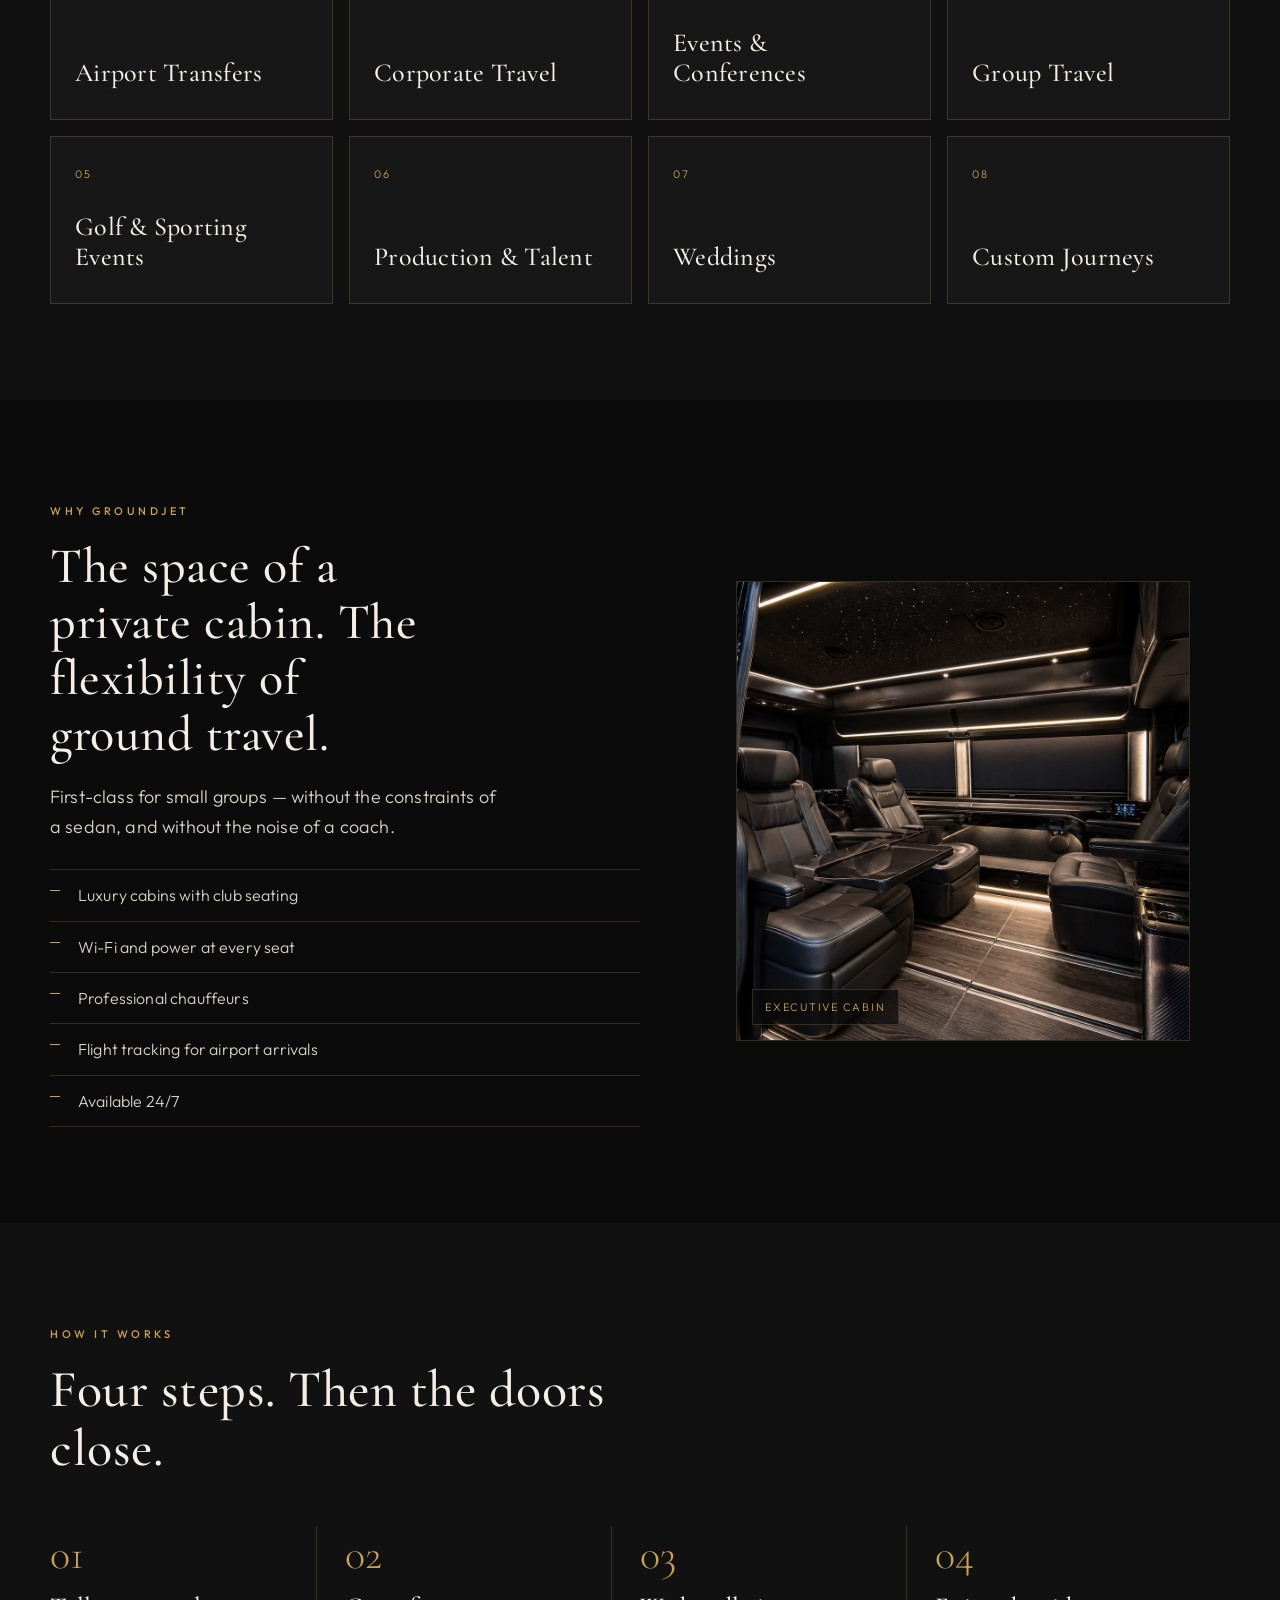
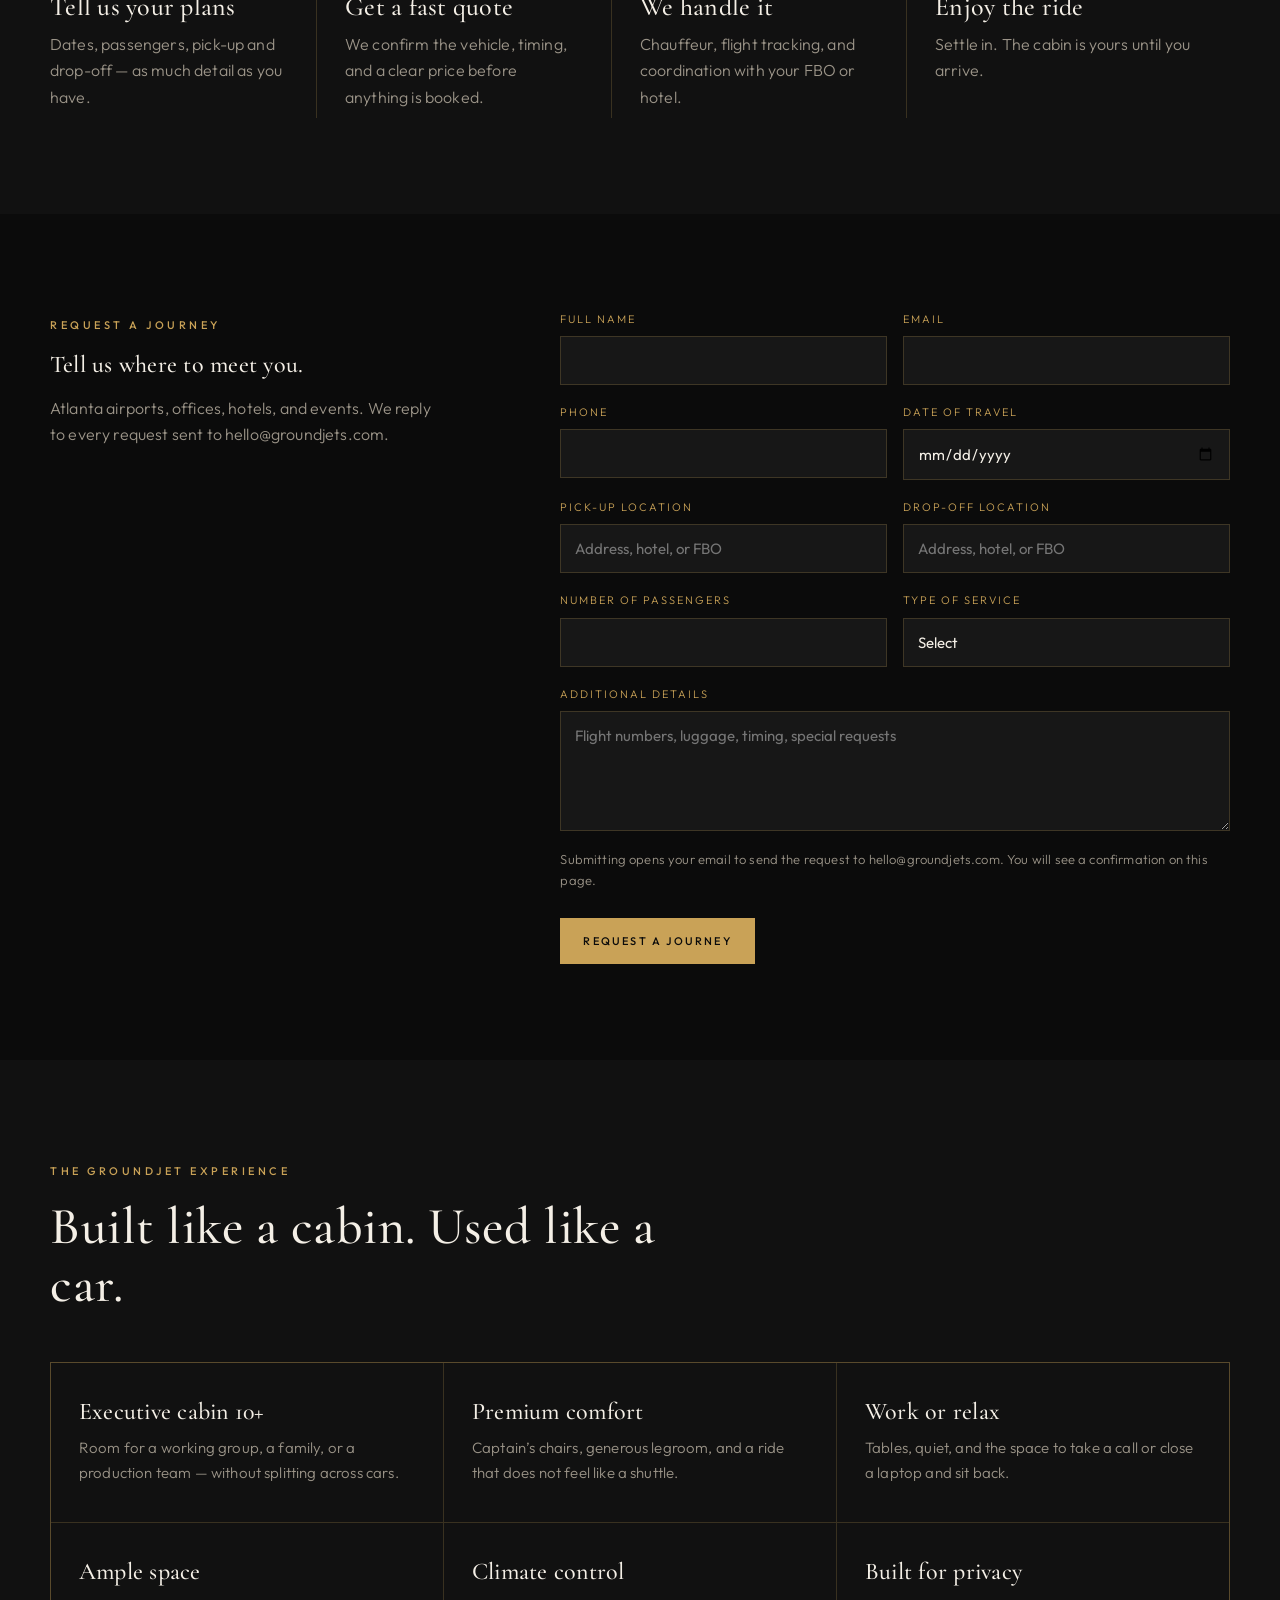
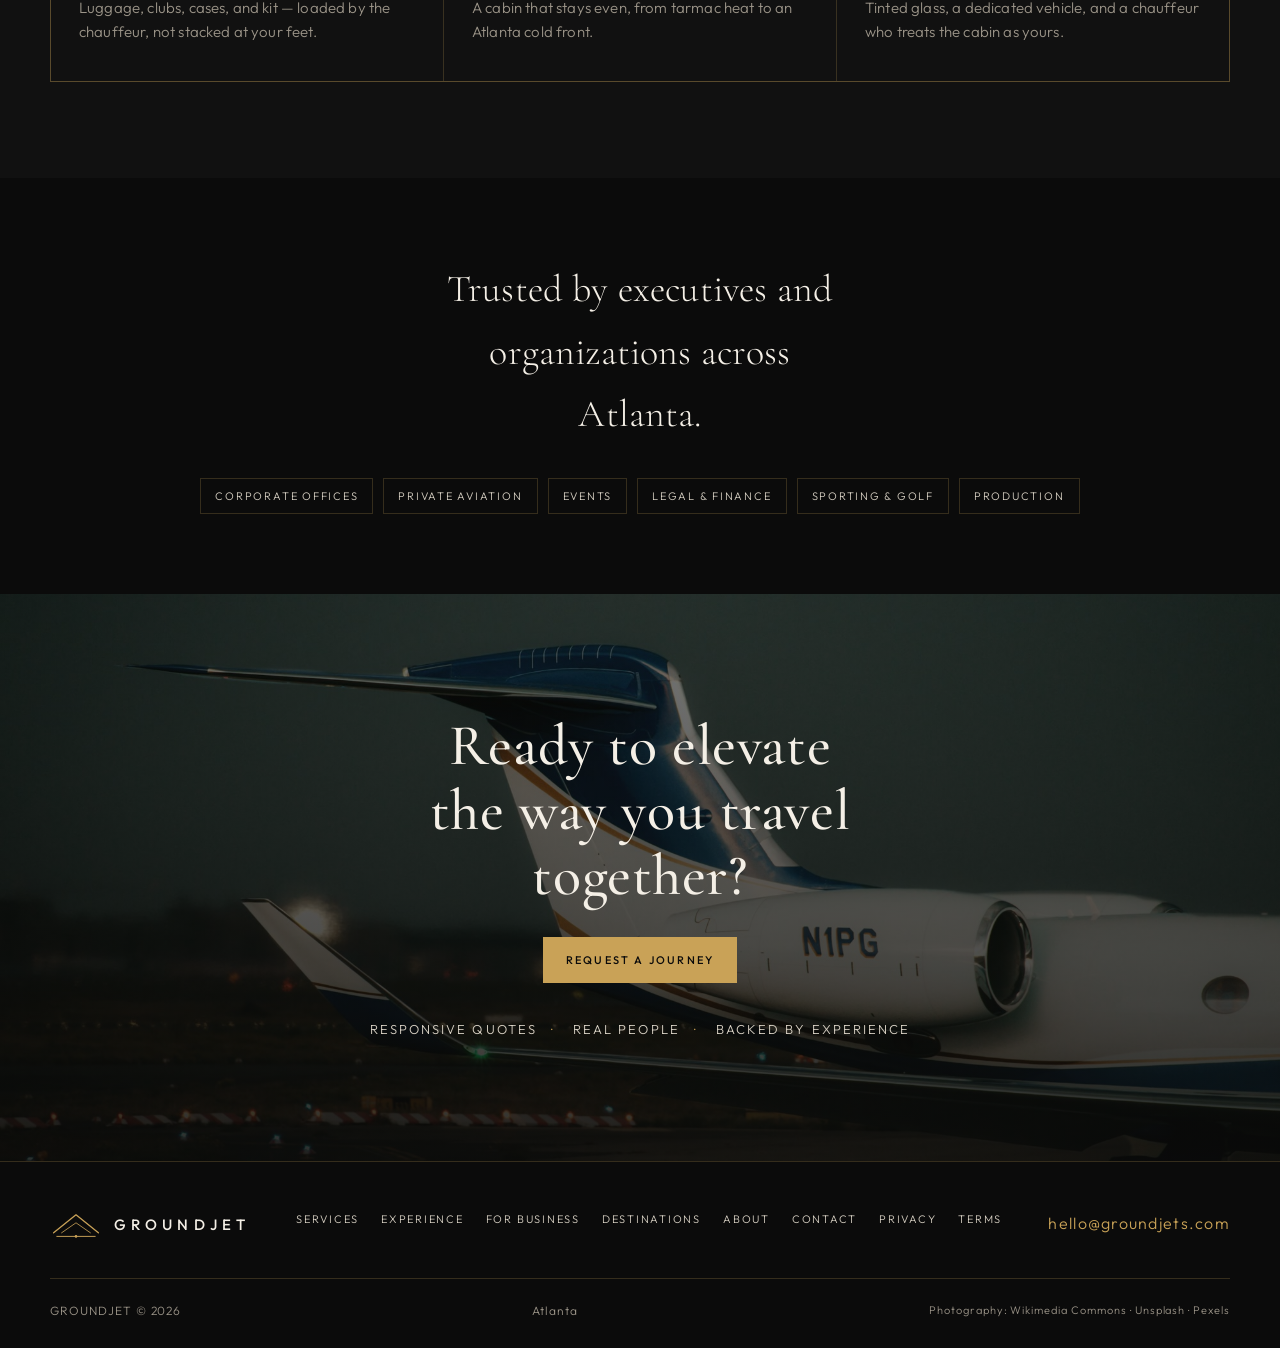
==== commit 16ebadb5: "Point cabin photo at cache-busted images/cabin.jpg" ====
--- a/docs/index.html
+++ b/docs/index.html
@@ -117,7 +117,7 @@
           </ul>
         </div>
         <figure class="why-photo">
-          <img src="images/interior.jpg" alt="Executive Sprinter cabin with cream leather captain’s chairs and gold curtains">
+          <img src="images/cabin.jpg" alt="Modern fitted-out Sprinter executive cabin with black leather club seating">
           <figcaption>Executive cabin</figcaption>
         </figure>
       </div>
